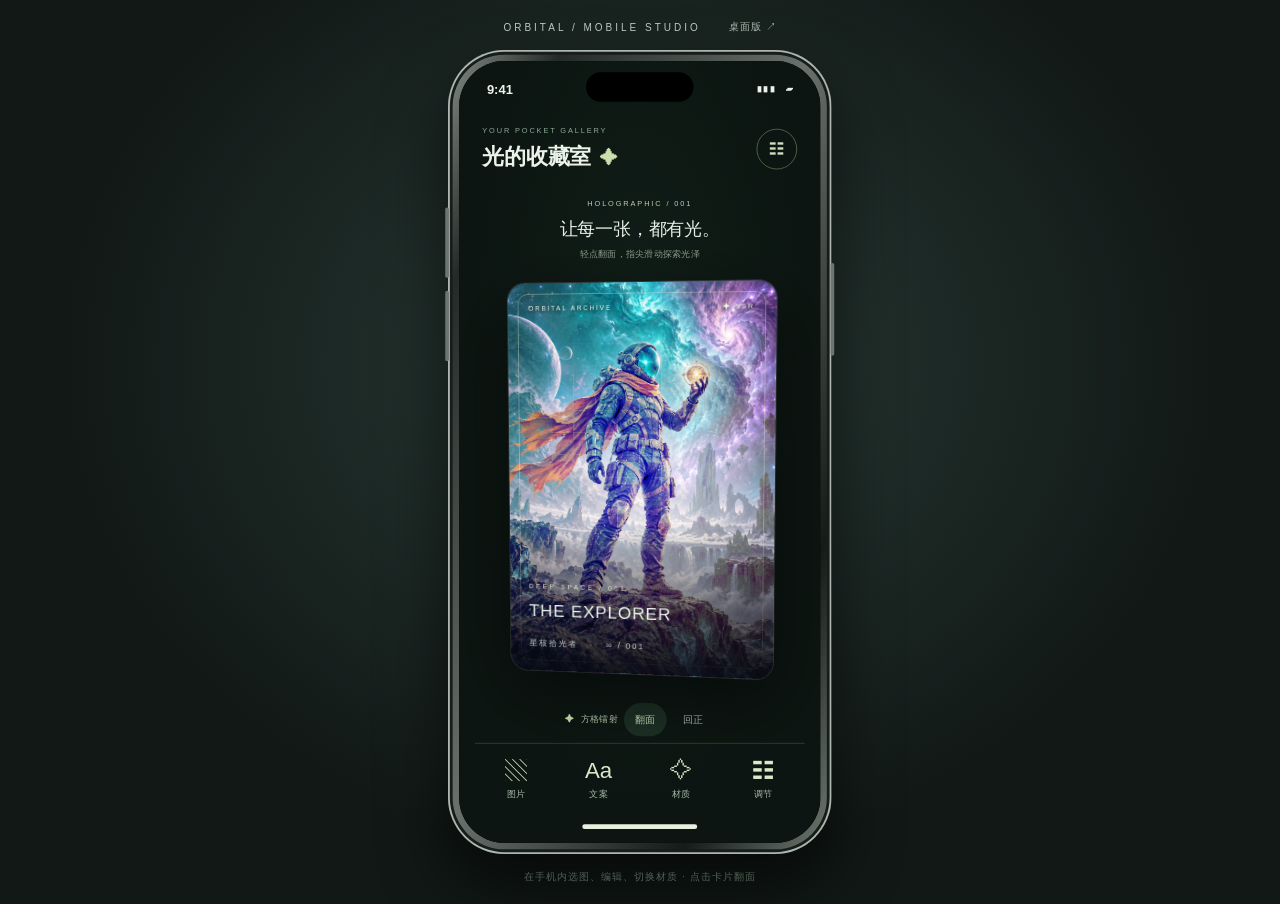
==== skills/holo-card-preview/assets/web/mobile.html @ 5e669c85 "Release reusable holographic card preview skill and dual-layout Pages demo" ====
<!doctype html><html lang="zh-CN"><head><meta charset="utf-8"><meta name="viewport" content="width=device-width,initial-scale=1"><title>ORBITAL · iPhone 预览</title><style>
*{box-sizing:border-box}body{margin:0;min-height:100svh;background:radial-gradient(ellipse at 50% 40%,#293b36,#111816 65%);color:#bdcdc4;font-family:-apple-system,BlinkMacSystemFont,"PingFang SC",sans-serif;display:flex;flex-direction:column;align-items:center;justify-content:center;padding:20px;gap:16px}.shell-label{font-size:10px;letter-spacing:3px;display:flex;gap:28px;align-items:center}.shell-label a{color:#aebfb4;text-decoration:none;letter-spacing:1px}.device-space{position:relative;flex:none}.device{width:414px;height:868px;padding:12px;background:linear-gradient(115deg,#87908b,#242a27 15%,#69716d 48%,#151b18 80%,#727d75);border-radius:61px;position:absolute;top:0;left:0;transform-origin:top left;box-shadow:0 35px 70px #0009,inset 0 0 0 2px #adb6af,inset 0 0 0 5px #171d1a}.device:before{content:'';position:absolute;left:-3px;top:170px;height:76px;width:4px;border-radius:3px;background:#6c766f;box-shadow:0 90px #6c766f}.device:after{content:'';position:absolute;right:-3px;top:230px;height:100px;width:4px;border-radius:3px;background:#6c766f}iframe{display:block;width:390px;height:844px;border:0;border-radius:49px;background:#0c1511}.shell-note{margin:0;font-size:10px;color:#7e9587;letter-spacing:1px}@media(max-width:450px){body{padding:8px;gap:8px}.shell-label{font-size:9px}.shell-note{display:none}}
</style></head><body><div class="shell-label"><span>ORBITAL / MOBILE STUDIO</span><a href="studio.html" target="_blank" rel="noopener">桌面版 ↗</a></div><div class="device-space"><div class="device"><iframe src="studio.html?phone=1" title="ORBITAL iPhone 卡片工作室"></iframe></div></div><p class="shell-note">在手机内选图、编辑、切换材质 · 点击卡片翻面</p><script>function fitDevice(){const scale=Math.min(1,(innerWidth-26)/414,(innerHeight-96)/868);document.querySelector('.device').style.transform=`scale(${scale})`;Object.assign(document.querySelector('.device-space').style,{width:414*scale+'px',height:868*scale+'px'});}addEventListener('resize',fitDevice);fitDevice();</script></body></html>
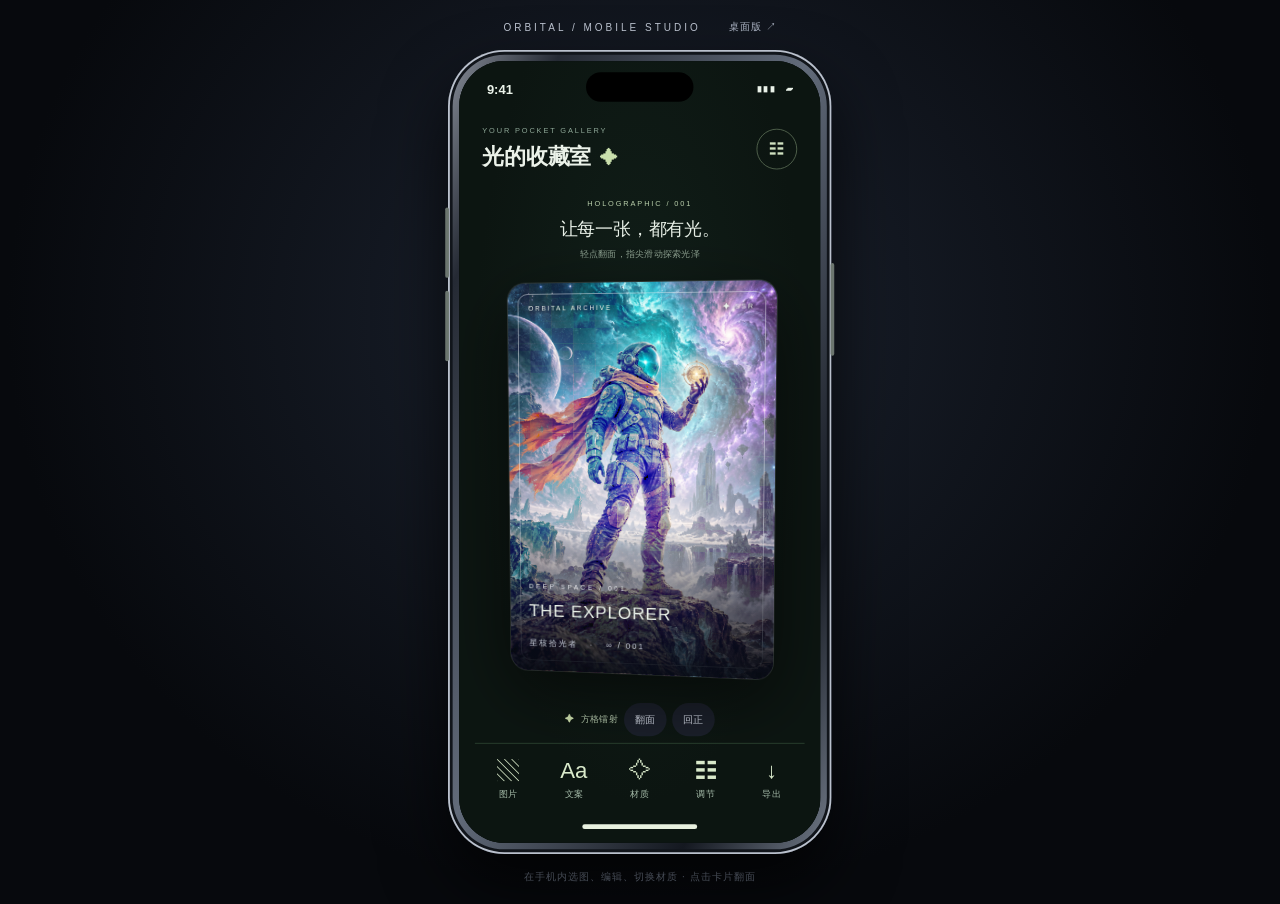
==== commit 2b1fa1dc: "Apply dark black-blue visual theme to desktop and mobile preview" ====
--- a/skills/holo-card-preview/assets/web/mobile.html
+++ b/skills/holo-card-preview/assets/web/mobile.html
@@ -1,3 +1,4 @@
 <!doctype html><html lang="zh-CN"><head><meta charset="utf-8"><meta name="viewport" content="width=device-width,initial-scale=1"><title>ORBITAL · iPhone 预览</title><style>
 *{box-sizing:border-box}body{margin:0;min-height:100svh;background:radial-gradient(ellipse at 50% 40%,#293b36,#111816 65%);color:#bdcdc4;font-family:-apple-system,BlinkMacSystemFont,"PingFang SC",sans-serif;display:flex;flex-direction:column;align-items:center;justify-content:center;padding:20px;gap:16px}.shell-label{font-size:10px;letter-spacing:3px;display:flex;gap:28px;align-items:center}.shell-label a{color:#aebfb4;text-decoration:none;letter-spacing:1px}.device-space{position:relative;flex:none}.device{width:414px;height:868px;padding:12px;background:linear-gradient(115deg,#87908b,#242a27 15%,#69716d 48%,#151b18 80%,#727d75);border-radius:61px;position:absolute;top:0;left:0;transform-origin:top left;box-shadow:0 35px 70px #0009,inset 0 0 0 2px #adb6af,inset 0 0 0 5px #171d1a}.device:before{content:'';position:absolute;left:-3px;top:170px;height:76px;width:4px;border-radius:3px;background:#6c766f;box-shadow:0 90px #6c766f}.device:after{content:'';position:absolute;right:-3px;top:230px;height:100px;width:4px;border-radius:3px;background:#6c766f}iframe{display:block;width:390px;height:844px;border:0;border-radius:49px;background:#0c1511}.shell-note{margin:0;font-size:10px;color:#7e9587;letter-spacing:1px}@media(max-width:450px){body{padding:8px;gap:8px}.shell-label{font-size:9px}.shell-note{display:none}}
 </style></head><body><div class="shell-label"><span>ORBITAL / MOBILE STUDIO</span><a href="studio.html" target="_blank" rel="noopener">桌面版 ↗</a></div><div class="device-space"><div class="device"><iframe src="studio.html?phone=1" title="ORBITAL iPhone 卡片工作室"></iframe></div></div><p class="shell-note">在手机内选图、编辑、切换材质 · 点击卡片翻面</p><script>function fitDevice(){const scale=Math.min(1,(innerWidth-26)/414,(innerHeight-96)/868);document.querySelector('.device').style.transform=`scale(${scale})`;Object.assign(document.querySelector('.device-space').style,{width:414*scale+'px',height:868*scale+'px'});}addEventListener('resize',fitDevice);fitDevice();</script></body></html>
+<style>body{background:radial-gradient(ellipse at 50% 35%,#1c2330,#07090d 70%);color:#bec5d2}.shell-label a{color:#b0b8c8}.shell-note{color:#7d8799}.device{background:linear-gradient(115deg,#8b919c,#252a34 15%,#626b7a 48%,#141820 80%,#737c8a);box-shadow:0 35px 70px #000b,inset 0 0 0 2px #bac1cd,inset 0 0 0 5px #11151b}</style>
